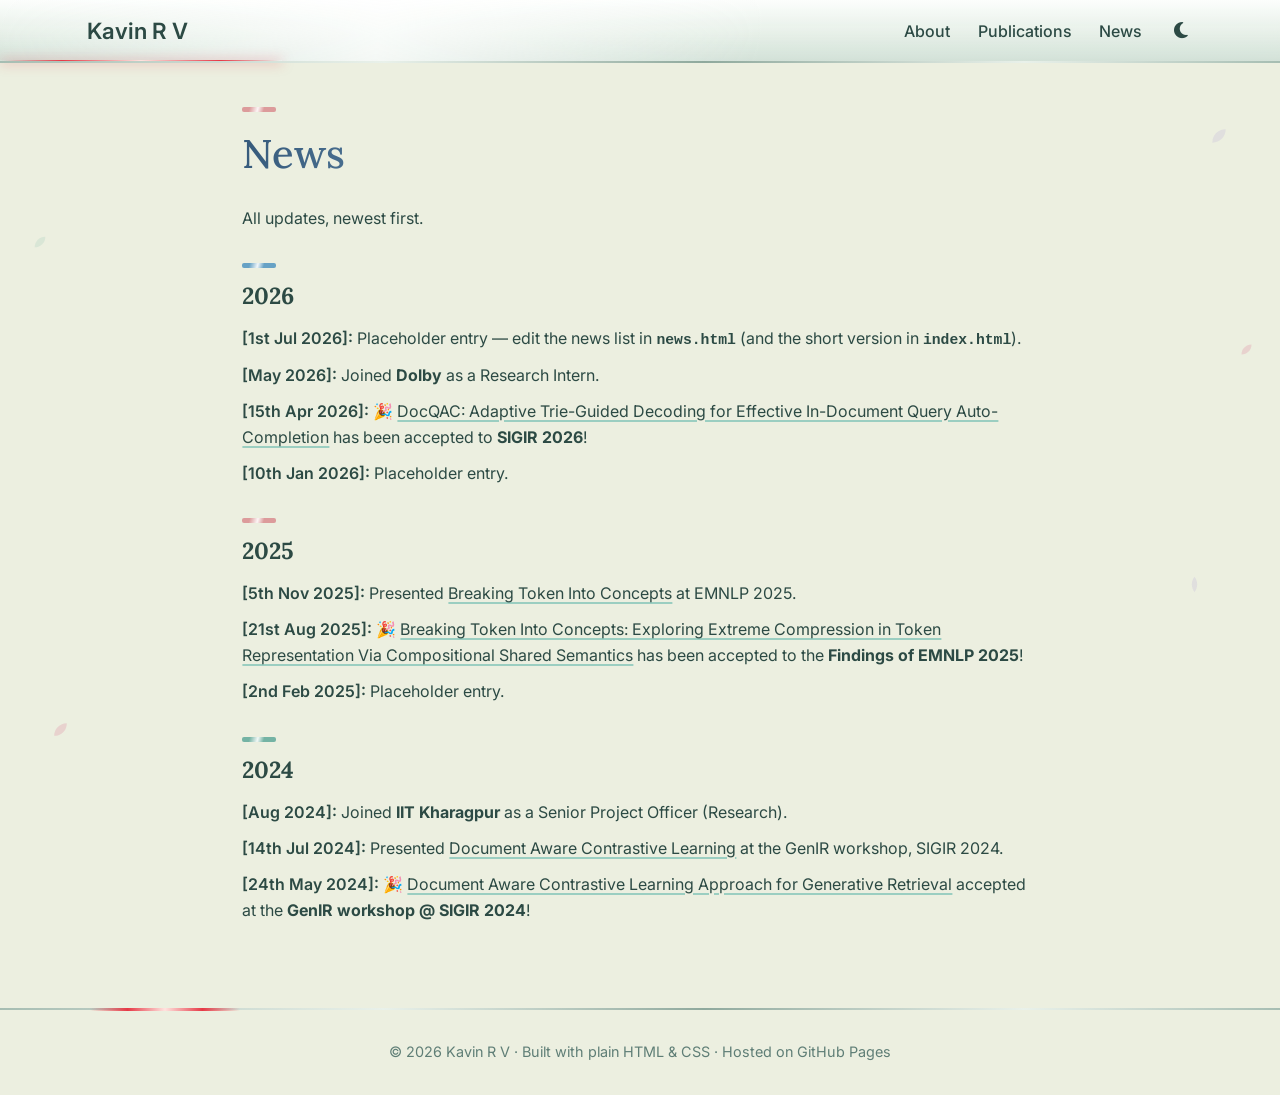
==== news.html @ e58ffa9e "create website" ====
<!DOCTYPE html>
<html lang="en">
<head>
  <meta charset="UTF-8">
  <meta name="viewport" content="width=device-width, initial-scale=1.0">
  <title>News · Kavin R V</title>
  <meta name="description" content="News and updates from Kavin R V.">
  <link rel="icon" href="data:image/svg+xml,<svg xmlns='http://www.w3.org/2000/svg' viewBox='0 0 100 100'><circle cx='50' cy='50' r='48' fill='%23C0E1D2'/><text x='50' y='68' font-size='52' text-anchor='middle' fill='%232C4A44' font-family='Georgia,serif'>K</text></svg>">
  <script>try{var t=localStorage.getItem('theme');if(t)document.documentElement.setAttribute('data-theme',t);}catch(e){}</script>
  <link rel="preconnect" href="https://fonts.googleapis.com">
  <link rel="preconnect" href="https://fonts.gstatic.com" crossorigin>
  <link href="https://fonts.googleapis.com/css2?family=Inter:wght@400;500;600;700&family=Lora:ital,wght@0,400;0,500;0,600;1,400&display=swap" rel="stylesheet">
  <link rel="stylesheet" href="https://cdnjs.cloudflare.com/ajax/libs/font-awesome/6.5.2/css/all.min.css">
  <link rel="stylesheet" href="css/style.css">
</head>
<body>

  <header class="navbar">
    <div class="nav-inner">
      <a class="brand" href="index.html"><span>Kavin R V</span></a>
      <nav class="nav-links" aria-label="Main">
        <a href="index.html#about">About</a>
        <a href="index.html#publications">Publications</a>
        <a href="news.html">News</a>
        <button id="theme-toggle" type="button" aria-label="Toggle dark mode"><i class="fa-solid fa-moon"></i></button>
      </nav>
    </div>
  </header>

  <div class="petals page-petals" aria-hidden="true">
    <svg class="petal lav s1" viewBox="0 0 24 24"><path d="M20 4C20 13 13 20 4 20 4 11 11 4 20 4Z"/></svg>
    <svg class="petal s2" viewBox="0 0 24 24"><path d="M20 4C20 13 13 20 4 20 4 11 11 4 20 4Z"/></svg>
    <svg class="petal lav s3" viewBox="0 0 24 24"><path d="M12 1C17 8 17 15 12 23 7 15 7 8 12 1Z"/></svg>
    <svg class="petal teal s4" viewBox="0 0 24 24"><path d="M20 4C20 13 13 20 4 20 4 11 11 4 20 4Z"/></svg>
    <svg class="petal s5" viewBox="0 0 24 24"><path d="M20 4C20 13 13 20 4 20 4 11 11 4 20 4Z"/></svg>
  </div>

  <main class="container news-page">
    <h1 class="page-title serif">News</h1>
    <p>All updates, newest first. <!-- Keep this list in sync with the short list on the home page. --></p>

    <h2 class="news-year">2026</h2>
    <p class="news-item"><span class="news-date">[1st Jul 2026]:</span> Placeholder entry &mdash; edit the news list in <code>news.html</code> (and the short version in <code>index.html</code>).</p>
    <p class="news-item"><span class="news-date">[May 2026]:</span> Joined <strong>Dolby</strong> as a Research Intern.</p>
    <p class="news-item"><span class="news-date">[15th Apr 2026]:</span> &#127881; <a href="publications/docqac.html">DocQAC: Adaptive Trie-Guided Decoding for Effective In-Document Query Auto-Completion</a> has been accepted to <strong>SIGIR 2026</strong>!</p>
    <p class="news-item"><span class="news-date">[10th Jan 2026]:</span> Placeholder entry.</p>

    <h2 class="news-year">2025</h2>
    <p class="news-item"><span class="news-date">[5th Nov 2025]:</span> Presented <a href="publications/breaking-tokens.html">Breaking Token Into Concepts</a> at EMNLP 2025.</p>
    <p class="news-item"><span class="news-date">[21st Aug 2025]:</span> &#127881; <a href="publications/breaking-tokens.html">Breaking Token Into Concepts: Exploring Extreme Compression in Token Representation Via Compositional Shared Semantics</a> has been accepted to the <strong>Findings of EMNLP 2025</strong>!</p>
    <p class="news-item"><span class="news-date">[2nd Feb 2025]:</span> Placeholder entry.</p>

    <h2 class="news-year">2024</h2>
    <p class="news-item"><span class="news-date">[Aug 2024]:</span> Joined <strong>IIT Kharagpur</strong> as a Senior Project Officer (Research).</p>
    <p class="news-item"><span class="news-date">[14th Jul 2024]:</span> Presented <a href="publications/document-aware.html">Document Aware Contrastive Learning</a> at the GenIR workshop, SIGIR 2024.</p>
    <p class="news-item"><span class="news-date">[24th May 2024]:</span> &#127881; <a href="publications/document-aware.html">Document Aware Contrastive Learning Approach for Generative Retrieval</a> accepted at the <strong>GenIR workshop @ SIGIR 2024</strong>!</p>
  </main>

  <footer>&copy; 2026 Kavin R V &middot; Built with plain HTML &amp; CSS &middot; Hosted on GitHub Pages</footer>

  <script src="js/main.js"></script>
</body>
</html>
---- css/style.css ----
/* =========================================================
   Kavin R V — personal academic website
   Theme: spring garden with a metallic edge.
   The PAGE carries the colour — mint holding through About &
   News, shifting into a pigmented sage-cream right around the
   Publications section (palettes C0E1D2-E5EEE4-F6F4E8-DC9B9B
   and FFB6A6-FFEBD3-9BCEC1-67A2C5). Metal is the texture:
   brushed navbar with a travelling reflection, chrome ring
   portrait, metallic heading chips, bars and borders. One bold
   bright-red accent glints across it all. Cherry & lavender
   leaves drift everywhere. Re-theme from the variables below.
   ========================================================= */

:root{
  /* page (multicolour) */
  --bg:        #C0E1D2;   /* mint — top of the home page */
  --bg-light:  #ECEFE0;   /* pigmented sage-cream — Publications onward + subpages */
  --text:      #2C4A44;   /* deep pine */
  --muted:     #5F7E76;
  --line:      #CBD9CC;

  /* the one bold accent (metal glint) */
  --accent:    #E63946;   /* bright red */
  --accent-2:  #C42F3B;
  --glint:     #FFE3DF;   /* white-hot centre of the reflection */

  /* supporting palette colours (page personality, hovers, marks) */
  --steel:     #67A2C5;
  --teal:      #9BCEC1;
  --tealdeep:  #74B3A4;
  --rosewood:  #DC9B9B;
  --peach:     #FFB6A6;
  --lavender:  #9F86D8;
  --cherry:    #D6336C;   /* leaf colour */

  /* metal */
  --m1:#A6BDB2; --m2:#E9F1EA; --m3:#8FA99D;
  --sheen:rgba(255,255,255,.9);   /* highlight band on metallic bars/borders */

  --serif: 'Lora', Georgia, 'Times New Roman', serif;
  --sans:  'Inter', system-ui, -apple-system, 'Segoe UI', Roboto, sans-serif;
}
html[data-theme="dark"]{
  /* dark: cool gunmetal blue-green (no mud) */
  --bg:#24333D; --bg-light:#1B252C;
  --text:#E9F1F3; --muted:#9EB5BD; --line:#34464F;
  --accent:#FF5A63; --accent-2:#FF8A90; --glint:#FFD6D3;
  --steel:#8FC0E0; --teal:#9BCEC1; --tealdeep:#7FC4B1;
  --rosewood:#E2A9A9; --peach:#FFB6A6; --lavender:#B9A5EE; --cherry:#F0709E;
  --m1:#3D505A; --m2:#6B8591; --m3:#2C3C45;
  --sheen:rgba(255,255,255,.32);
}

*{box-sizing:border-box;margin:0;padding:0}
html{scroll-behavior:smooth}
@media (prefers-reduced-motion: reduce){ html{scroll-behavior:auto} }
body{font-family:var(--sans);background:var(--bg-light);color:var(--text);line-height:1.65;
     -webkit-font-smoothing:antialiased;transition:background .25s,color .25s}
img{max-width:100%}
main{position:relative;z-index:1}

/* Links: quiet teal underline; bright red pop on hover */
a{color:inherit;text-decoration:underline;text-decoration-color:var(--teal);
  text-decoration-thickness:1.5px;text-underline-offset:3px;
  transition:color .15s,text-decoration-color .15s}
a:hover{color:var(--accent);text-decoration-color:var(--accent)}
:focus-visible{outline:2px solid var(--accent);outline-offset:2px;border-radius:3px}
::selection{background:#B9E0D0;color:#1F3A34}
html[data-theme="dark"] ::selection{background:#2E4A54;color:#E9F1F3}
code{font-family:ui-monospace,SFMono-Regular,Menlo,monospace;font-size:.92em;font-weight:600}
.serif{font-family:var(--serif)}
.container{max-width:1150px;margin:0 auto;padding:0 1.4rem}

/* Major section titles: chrome text whose reflection travels as you scroll */
.section-title,.news-head h2,.pub-heading,.page-title{color:var(--steel)}
@supports ((-webkit-background-clip:text) or (background-clip:text)){
  .section-title,.news-head h2,.pub-heading,.page-title{
    background-image:linear-gradient(100deg,#35597A 0%,#7FA8C9 26%,#F2F8FB 47%,#E9F4F0 53%,#5F9A86 74%,#35597A 100%);
    background-size:220% 100%;background-position:calc(var(--sp,0)*100%) 0;
    -webkit-background-clip:text;background-clip:text;color:transparent}
  html[data-theme="dark"] .section-title,html[data-theme="dark"] .news-head h2,
  html[data-theme="dark"] .pub-heading,html[data-theme="dark"] .page-title{
    background-image:linear-gradient(100deg,#6FA8CC 0%,#A8D2EC 26%,#F4FBFE 47%,#DFF4EE 53%,#8FD0BC 74%,#6FA8CC 100%)}
}

/* ---------- Sticky navbar: brushed reflective metal + the travelling red glint ---------- */
.navbar{position:sticky;top:0;z-index:1000;
  background:
    linear-gradient(100deg,rgba(255,255,255,0) 0%,rgba(255,255,255,.75) 12%,rgba(255,255,255,0) 24%),
    linear-gradient(180deg,rgba(252,254,253,.94),rgba(228,239,233,.80) 55%,rgba(205,222,213,.88));
  background-size:250% 100%,100% 100%;
  background-position:calc(var(--sp,0)*100%) 0,0 0;
  background-repeat:no-repeat;
  -webkit-backdrop-filter:blur(10px);backdrop-filter:blur(10px)}
html[data-theme="dark"] .navbar{
  background:
    linear-gradient(100deg,rgba(255,255,255,0) 0%,rgba(170,200,212,.18) 12%,rgba(255,255,255,0) 24%),
    linear-gradient(180deg,rgba(36,48,57,.94),rgba(26,36,44,.86) 55%,rgba(18,27,34,.92));
  background-size:250% 100%,100% 100%;
  background-position:calc(var(--sp,0)*100%) 0,0 0;
  background-repeat:no-repeat}
.navbar::after{content:"";position:absolute;left:0;right:0;bottom:0;height:2px;
        background:linear-gradient(90deg,var(--m1),var(--m2) 30%,var(--m3) 55%,var(--m2) 80%,var(--m1))}
.navbar::before{content:"";position:absolute;bottom:0;height:3px;width:22%;
        left:calc(var(--sp,0) * 78%);pointer-events:none;
        background:linear-gradient(90deg,transparent,var(--accent) 22%,var(--glint) 50%,var(--accent) 78%,transparent);
        box-shadow:0 0 12px rgba(230,57,70,.5)}
html[data-theme="dark"] .navbar::before{box-shadow:0 0 12px rgba(255,90,99,.55)}
.nav-inner{max-width:1150px;margin:0 auto;padding:.8rem 1.4rem;display:flex;align-items:center;flex-wrap:wrap;gap:.5rem 1rem}
.brand{display:flex;align-items:center;gap:.5rem;font-size:1.4rem;font-weight:600;color:var(--text);text-decoration:none}
.brand:hover{color:var(--text)}
.nav-links{margin-left:auto;display:flex;align-items:center;gap:1.7rem}
.nav-links a{position:relative;color:var(--text);font-weight:500;text-decoration:none}
.nav-links a::after{content:"";position:absolute;left:0;right:0;bottom:-5px;height:2px;border-radius:1px;
        background:linear-gradient(90deg,var(--accent),var(--glint),var(--accent));background-size:200% 100%;
        transform:scaleX(0);transform-origin:left;transition:transform .2s ease}
.nav-links a:hover{color:var(--accent)}
.nav-links a:hover::after{transform:scaleX(1);animation:sheen-x 1.1s linear infinite}
#theme-toggle{background:none;border:none;color:var(--text);font-size:1.15rem;cursor:pointer;padding:.2rem .3rem}
#theme-toggle:hover{color:var(--accent)}
@keyframes sheen-x{to{background-position:-200% 0}}

/* ---------- Colour bands: mint holds through About/News, shift lands at Publications ---------- */
.band-mint,.band-cream{position:relative;overflow:hidden}
.band-mint > .container,.band-cream > .container{position:relative;z-index:1}
.band-mint{background:
  radial-gradient(820px 400px at 10% -10%,rgba(103,162,197,.30),transparent 60%),
  radial-gradient(760px 360px at 92% 6%,rgba(255,182,166,.24),transparent 55%),
  linear-gradient(180deg,#C7E4D6 0%,#C0E1D2 68%,#C9E2D3 100%)}
.band-cream{background:
  radial-gradient(700px 340px at 88% 12%,rgba(155,206,193,.22),transparent 60%),
  linear-gradient(180deg,#C9E2D3 0%,#E2E9D7 18%,var(--bg-light) 38%,#F0F2E4 100%)}
html[data-theme="dark"] .band-mint{background:
  radial-gradient(820px 400px at 10% -10%,rgba(103,162,197,.17),transparent 60%),
  radial-gradient(760px 360px at 92% 6%,rgba(255,182,166,.06),transparent 55%),
  linear-gradient(180deg,#223540 0%,#20313A 68%,#1F2E37 100%)}
html[data-theme="dark"] .band-cream{background:
  radial-gradient(700px 340px at 88% 12%,rgba(155,206,193,.08),transparent 60%),
  linear-gradient(180deg,#1F2E37 0%,#1D2933 18%,var(--bg-light) 38%,#1E2930 100%)}

/* Drifting leaves & petals — cherry and lavender, everywhere.
   Delete the .petals divs in the HTML to remove them. */
.petals{position:absolute;inset:0;pointer-events:none}
.page-petals{position:fixed;z-index:0}
.petal{position:absolute;width:24px;fill:var(--cherry);opacity:.26;animation:drift 10s ease-in-out infinite alternate}
.petal.lav{fill:var(--lavender)} .petal.teal{fill:var(--tealdeep)} .petal.peach{fill:var(--peach)}
/* mint band */
.p1{top:8%;right:5%;width:30px;--r:25deg}
.p2{top:44%;right:12%;width:22px;--r:-40deg;animation-duration:12s}
.p3{top:15%;right:22%;width:15px;opacity:.32;--r:70deg;animation-duration:10.5s}
.p4{top:66%;right:4%;width:25px;--r:110deg;animation-duration:11s}
.p5{top:30%;right:2.5%;width:17px;opacity:.3;--r:-15deg;animation-duration:13s}
.p6{top:72%;left:2.5%;width:22px;--r:40deg;animation-duration:12.5s}
.p7{top:12%;left:3%;width:16px;opacity:.3;--r:-60deg;animation-duration:11.5s}
.p8{top:46%;left:1.5%;width:19px;--r:80deg;animation-duration:9.5s}
.p9{top:88%;right:30%;width:15px;opacity:.22;--r:15deg;animation-duration:12s}
.p10{top:58%;left:6.5%;width:14px;opacity:.28;--r:-35deg;animation-duration:10s}
.p11{top:5%;left:13%;width:13px;opacity:.24;--r:55deg;animation-duration:12.8s}
.p12{top:84%;right:9%;width:16px;opacity:.26;--r:-70deg;animation-duration:11.3s}
/* cream band */
.q1{top:12%;right:3%;width:22px;opacity:.22;--r:35deg;animation-duration:11s}
.q2{top:55%;right:8%;width:18px;opacity:.2;--r:-25deg;animation-duration:12.5s}
.q3{top:78%;left:3%;width:20px;opacity:.2;--r:65deg;animation-duration:10s}
.q4{top:30%;left:2%;width:16px;opacity:.22;--r:-50deg;animation-duration:13s}
.q5{top:88%;right:20%;width:15px;opacity:.18;--r:10deg;animation-duration:11.5s}
.q6{top:8%;left:8%;width:14px;opacity:.2;--r:20deg;animation-duration:12.2s}
.q7{top:64%;right:2%;width:17px;opacity:.22;--r:-65deg;animation-duration:10.8s}
/* subpages (fixed, very quiet) */
.page-petals .petal{opacity:.15}
.s1{top:14%;right:4%;width:20px;--r:30deg}
.s2{top:38%;right:2%;width:15px;--r:-45deg;animation-duration:12s}
.s3{top:64%;right:6%;width:17px;--r:75deg;animation-duration:10.5s}
.s4{top:26%;left:2.5%;width:16px;--r:-20deg;animation-duration:13s}
.s5{top:80%;left:4%;width:19px;--r:55deg;animation-duration:11s}
html[data-theme="dark"] .petal{opacity:.16}
html[data-theme="dark"] .page-petals .petal{opacity:.1}
@keyframes drift{
  from{transform:translateY(0) rotate(var(--r))}
  to  {transform:translateY(16px) rotate(calc(var(--r) + 9deg))}
}
@media (prefers-reduced-motion: reduce){
  .petal{animation:none;transform:rotate(var(--r))}
  .nav-links a:hover::after,.btn-sm:hover{animation:none}
}

/* ---------- Section heading chips: little metal bars in the page palette ---------- */
.section-title::before,.pub-heading::before,.news-head h2::before,
.paper h2::before,.news-year::before,.page-title::before{
  content:"";display:block;width:34px;height:5px;border-radius:2px;margin-bottom:.55rem;
  background:linear-gradient(105deg,rgba(255,255,255,0) 22%,var(--sheen) 46%,rgba(255,255,255,0) 64%),var(--bar,var(--steel))}
.news-head h2::before,.page-title::before{--bar:var(--rosewood)}
.pub-heading::before{--bar:var(--tealdeep)}
.paper h2:nth-of-type(2)::before{--bar:var(--tealdeep)}
.news-year:nth-of-type(2)::before{--bar:var(--rosewood)}
.news-year:nth-of-type(3)::before{--bar:var(--tealdeep)}

/* ---------- About section (flush — no boxes) ---------- */
.about-grid{display:grid;grid-template-columns:320px minmax(0,1fr);gap:3rem;
            padding-top:3rem;padding-bottom:3.2rem;scroll-margin-top:95px}
.profile-card{text-align:center;align-self:start;padding-top:.4rem}
/* Circular portrait in a chrome ring; the red glint sweeps around it as you scroll */
.avatar-frame{display:inline-block;padding:4px;border-radius:50%;
  background:conic-gradient(from calc(var(--sp,0)*1turn + 210deg),
    #C9D6DB 0deg,#F2F7F8 40deg,#93A8B1 90deg,
    var(--accent) 112deg,var(--glint) 122deg,var(--accent) 132deg,
    #8AA0AA 170deg,#E6EDEF 230deg,#A7BAC2 300deg,#C9D6DB 360deg);
  box-shadow:0 10px 28px rgba(44,74,68,.22)}
html[data-theme="dark"] .avatar-frame{
  background:conic-gradient(from calc(var(--sp,0)*1turn + 210deg),
    #46565F 0deg,#8FA6B0 40deg,#31404A 90deg,
    var(--accent) 112deg,var(--glint) 122deg,var(--accent) 132deg,
    #3A4A54 170deg,#8399A3 230deg,#41525C 300deg,#46565F 360deg);
  box-shadow:0 10px 28px rgba(0,0,0,.5)}
.avatar{display:block;width:184px;height:184px;border-radius:50%;object-fit:cover}
.profile-name{font-family:var(--serif);font-size:1.9rem;font-weight:600;margin-top:1.15rem}
.affiliation{color:var(--muted);margin-top:.35rem}
.socials{display:flex;flex-wrap:wrap;justify-content:center;align-items:center;gap:1.1rem;margin-top:1.3rem;font-size:1.35rem}
.socials a{color:var(--text);text-decoration:none;transition:color .15s,transform .15s}
.socials a:hover{transform:translateY(-2px) scale(1.1)}
/* each icon pops in its own colour */
.socials a:nth-of-type(1):hover{color:var(--accent)}
.socials a:nth-of-type(2):hover{color:var(--steel)}
.socials a:nth-of-type(3):hover{color:var(--tealdeep)}
.socials a:nth-of-type(4):hover{color:var(--lavender)}
.socials a:nth-of-type(5):hover{color:#F08A76}
.socials a:nth-of-type(6):hover{color:var(--accent)}
.cv-link{font-weight:700;font-size:1rem;letter-spacing:.5px}

.section-title{font-family:var(--serif);font-size:1.85rem;font-weight:600;margin-bottom:.9rem}
.bio{max-width:72ch;margin-bottom:2rem}
.info-grid{display:grid;grid-template-columns:repeat(auto-fit,minmax(215px,1fr));gap:2rem;margin-bottom:2.1rem}
.info-grid h3{font-family:var(--serif);font-size:1.2rem;margin-bottom:.65rem}
.interests{list-style:none}
.interests li{margin:.32rem 0}
.interests li::before{content:"";display:inline-block;width:7px;height:7px;border-radius:50%;
                      background:var(--teal);margin-right:.6rem;vertical-align:2px}
.interests li:nth-child(4n+1)::before{background:var(--steel)}
.interests li:nth-child(4n+2)::before{background:var(--tealdeep)}
.interests li:nth-child(4n+3)::before{background:var(--rosewood)}
.interests li:nth-child(4n)::before{background:var(--lavender)}
.edu{list-style:none}
.edu li{display:flex;gap:.75rem;margin-bottom:1rem}
.edu i{color:var(--rosewood);margin-top:.35rem;flex-shrink:0}
.info-grid > div:nth-child(2) .edu i{color:var(--steel)}     /* education */
.info-grid > div:nth-child(3) .edu i{color:var(--tealdeep)}  /* experience */
.edu .school{display:block;color:var(--muted);font-size:.92rem}

/* ---------- News (flush; scrolls within itself) ---------- */
.news-box{margin-top:.4rem}
.news-head{display:flex;align-items:baseline;justify-content:space-between;gap:1rem;margin-bottom:.5rem}
.news-head h2{font-family:var(--serif);font-size:1.45rem;font-weight:600}
.see-all{font-size:.92rem;white-space:nowrap;font-weight:600;color:var(--accent);text-decoration:none}
.see-all:hover{color:var(--accent-2)}
.news-scroll{max-height:235px;overflow-y:auto;padding-right:.8rem;
             scrollbar-width:thin;scrollbar-color:var(--teal) transparent;
             -webkit-mask-image:linear-gradient(to bottom,#000 calc(100% - 34px),transparent);
             mask-image:linear-gradient(to bottom,#000 calc(100% - 34px),transparent)}
.news-scroll::after{content:"";display:block;height:32px}  /* so the fade never hides the last item */
.news-item{margin:.5rem 0}
.news-date{font-weight:600}
.news-scroll::-webkit-scrollbar{width:6px}
.news-scroll::-webkit-scrollbar-track{background:transparent}
.news-scroll::-webkit-scrollbar-thumb{background:var(--teal);border-radius:3px}

/* ---------- Publications: metallic bars & borders ---------- */
.pub-section{display:grid;grid-template-columns:270px minmax(0,1fr);gap:2.2rem;
             padding:3.4rem 0 2.2rem;scroll-margin-top:95px}
.pub-heading{font-size:2.7rem;font-weight:500;line-height:1.1}
.pub{position:relative;padding:1.05rem 0 1.05rem 1.15rem;
     border-bottom:1px solid;
     border-image:linear-gradient(90deg,rgba(0,0,0,0),var(--m3) 18%,var(--m2) 50%,var(--m3) 82%,rgba(0,0,0,0)) 1}
.pub:last-child{border-bottom:none}
/* polished metal rod down the left of each entry */
.pub::before{content:"";position:absolute;left:0;top:1rem;bottom:1rem;width:3px;border-radius:2px;
     background:linear-gradient(180deg,rgba(255,255,255,.65),rgba(255,255,255,0) 24%,var(--sheen) 50%,rgba(255,255,255,0) 74%,rgba(0,0,0,.22)),var(--edge,var(--steel))}
.pub:nth-of-type(3n+2){--edge:var(--tealdeep)}
.pub:nth-of-type(3n){--edge:var(--rosewood)}
.pub:hover{--edge:var(--accent)}   /* red pop on hover */
.pub:hover::before{box-shadow:0 0 10px rgba(230,57,70,.45)}
html[data-theme="dark"] .pub:hover::before{box-shadow:0 0 10px rgba(255,90,99,.5)}
.pub-cite i{color:var(--teal);margin-right:.3rem}
.pub-title{font-weight:500}
.pub-links{display:flex;flex-wrap:wrap;gap:.5rem;margin-top:.7rem}
.btn-sm{display:inline-block;border:1px solid var(--line);border-radius:999px;
        padding:.14rem .8rem;font-size:.83rem;color:var(--text);text-decoration:none;
        background-size:200% 100%;
        transition:border-color .15s,color .15s,transform .15s,background-color .15s}
.btn-sm:hover{border-color:transparent;color:#fff;transform:translateY(-1px);text-decoration:none;
        background-image:linear-gradient(100deg,var(--accent) 0%,#FF8D85 25%,var(--glint) 50%,#FF8D85 75%,var(--accent) 100%);
        animation:sheen-x 1.2s linear infinite}

/* ---------- Publication detail pages ---------- */
.paper{max-width:840px;padding-top:2.8rem;padding-bottom:2.5rem}
.paper-title{font-size:2.3rem;font-weight:600;line-height:1.22;margin-bottom:1.1rem}
.paper-authors{margin-bottom:.15rem}
.paper-date{color:var(--muted);margin-bottom:1.1rem}
.paper h2{font-family:var(--serif);font-size:1.4rem;margin:2.2rem 0 .7rem}
.abstract{text-align:justify}
.meta{border-collapse:collapse;margin-top:1.7rem}
.meta th{text-align:left;vertical-align:top;padding:.3rem 2.4rem .3rem 0;font-weight:600;white-space:nowrap}
.meta td{padding:.3rem 0;color:var(--muted)}
.share{display:flex;justify-content:center;gap:1.5rem;font-size:1.2rem;margin:2.2rem 0 .4rem;
       padding:1.25rem 0;border-top:1px solid var(--line);border-bottom:1px solid var(--line)}
.share a{color:var(--muted);text-decoration:none;transition:color .15s,transform .15s}
.share a:hover{transform:translateY(-2px)}
.share a:nth-of-type(1):hover{color:var(--accent)}
.share a:nth-of-type(2):hover{color:var(--steel)}
.share a:nth-of-type(3):hover{color:var(--tealdeep)}
.share a:nth-of-type(4):hover{color:var(--lavender)}
.share a:nth-of-type(5):hover{color:#F08A76}
.related-list{list-style:none}
.related-list li{margin:.55rem 0}
.related-list li::before{content:"";display:inline-block;width:7px;height:7px;border-radius:50%;
                         background:var(--teal);margin-right:.6rem;vertical-align:2px}
.related-list li:nth-child(2n)::before{background:var(--lavender)}

/* ---------- News page ---------- */
.news-page{max-width:840px;padding-top:2.8rem;padding-bottom:2.5rem}
.page-title{font-size:2.5rem;font-weight:500;margin-bottom:1.1rem}
.news-year{font-family:var(--serif);font-size:1.45rem;margin:2rem 0 .5rem}
.news-page .news-item{margin:.6rem 0}

/* ---------- Footer: brushed base line + a small fixed red glint on its edge ---------- */
footer{position:relative;margin-top:2.2rem;padding:2rem 1rem;text-align:center;color:var(--muted);font-size:.9rem}
footer::before{content:"";position:absolute;left:0;right:0;top:0;height:2px;
        background:linear-gradient(90deg,var(--m1),var(--m2) 30%,var(--m3) 55%,var(--m2) 80%,var(--m1))}
footer::after{content:"";position:absolute;top:0;left:7%;width:150px;height:3px;
        background:linear-gradient(90deg,transparent,var(--accent) 25%,var(--glint) 50%,var(--accent) 75%,transparent)}
.f-blossom{color:var(--accent);padding:0 .2rem}

/* ---------- Responsive ---------- */
@media (max-width:940px){
  .about-grid{grid-template-columns:1fr;gap:2.1rem;padding-top:2.4rem}
  .profile-card{max-width:430px;width:100%;margin:0 auto}
  .pub-section{grid-template-columns:1fr;gap:1rem;padding-top:2.6rem}
  .pub-heading{font-size:2.1rem}
}
@media (max-width:640px){
  .brand{font-size:1.22rem}
  .nav-links{gap:1.05rem;font-size:.98rem}
  .section-title{font-size:1.55rem}
  .paper-title{font-size:1.8rem}
  .pub-heading{font-size:1.85rem}
  .page-title{font-size:2rem}
  .petal{width:18px}
}
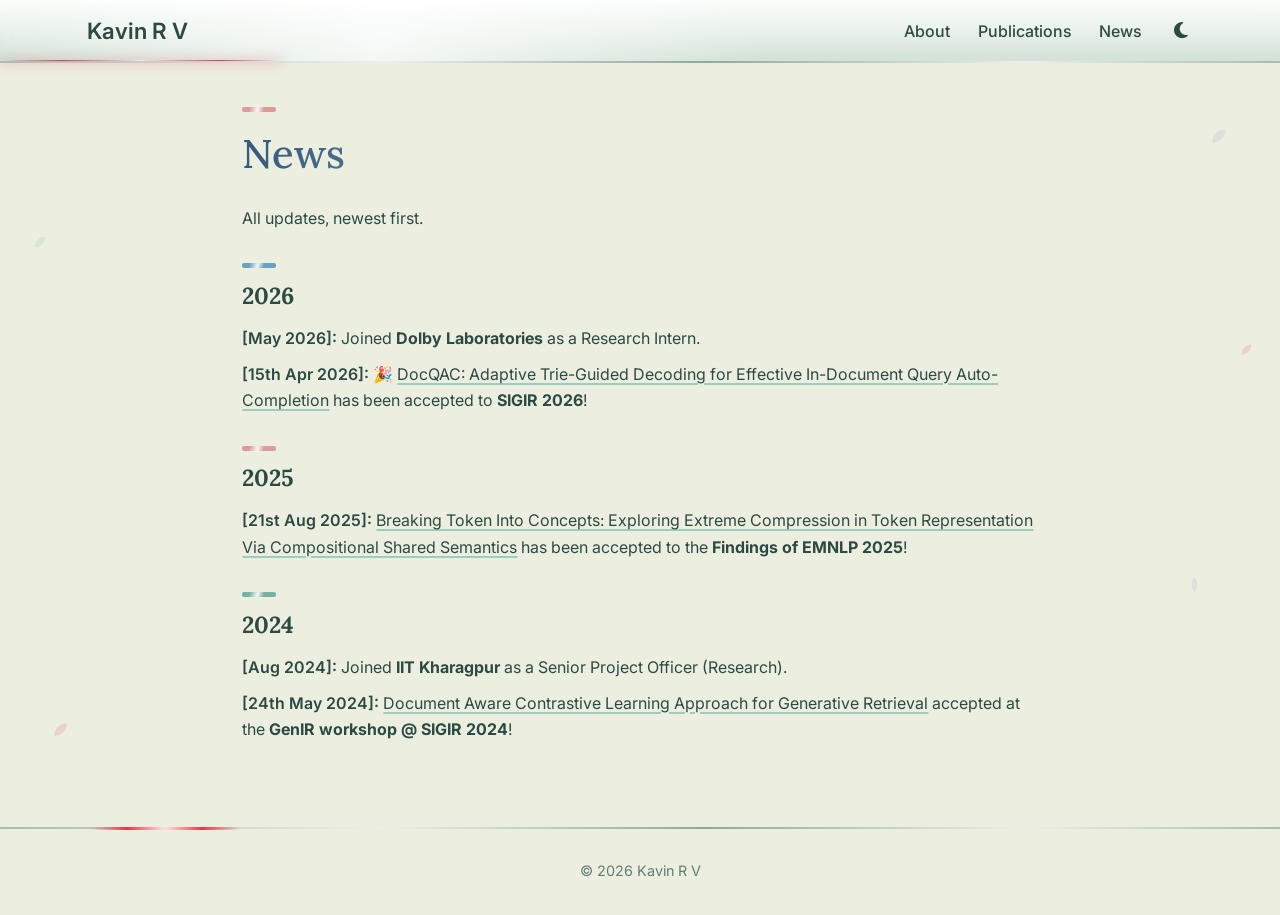
==== commit e8c5d790: "Update news entries and footer in news.html" ====
--- a/news.html
+++ b/news.html
@@ -40,23 +40,19 @@
     <p>All updates, newest first. <!-- Keep this list in sync with the short list on the home page. --></p>
 
     <h2 class="news-year">2026</h2>
-    <p class="news-item"><span class="news-date">[1st Jul 2026]:</span> Placeholder entry &mdash; edit the news list in <code>news.html</code> (and the short version in <code>index.html</code>).</p>
-    <p class="news-item"><span class="news-date">[May 2026]:</span> Joined <strong>Dolby</strong> as a Research Intern.</p>
+    <p class="news-item"><span class="news-date">[May 2026]:</span> Joined <strong>Dolby Laboratories</strong> as a Research Intern.</p>
     <p class="news-item"><span class="news-date">[15th Apr 2026]:</span> &#127881; <a href="publications/docqac.html">DocQAC: Adaptive Trie-Guided Decoding for Effective In-Document Query Auto-Completion</a> has been accepted to <strong>SIGIR 2026</strong>!</p>
-    <p class="news-item"><span class="news-date">[10th Jan 2026]:</span> Placeholder entry.</p>
 
     <h2 class="news-year">2025</h2>
-    <p class="news-item"><span class="news-date">[5th Nov 2025]:</span> Presented <a href="publications/breaking-tokens.html">Breaking Token Into Concepts</a> at EMNLP 2025.</p>
-    <p class="news-item"><span class="news-date">[21st Aug 2025]:</span> &#127881; <a href="publications/breaking-tokens.html">Breaking Token Into Concepts: Exploring Extreme Compression in Token Representation Via Compositional Shared Semantics</a> has been accepted to the <strong>Findings of EMNLP 2025</strong>!</p>
-    <p class="news-item"><span class="news-date">[2nd Feb 2025]:</span> Placeholder entry.</p>
+    <p class="news-item"><span class="news-date">[21st Aug 2025]:</span> <a href="publications/breaking-tokens.html">Breaking Token Into Concepts: Exploring Extreme Compression in Token Representation Via Compositional Shared Semantics</a> has been accepted to the <strong>Findings of EMNLP 2025</strong>!</p>
+    <!-- <p class="news-item"><span class="news-date">[2nd Feb 2025]:</span> Placeholder entry.</p> -->
 
     <h2 class="news-year">2024</h2>
     <p class="news-item"><span class="news-date">[Aug 2024]:</span> Joined <strong>IIT Kharagpur</strong> as a Senior Project Officer (Research).</p>
-    <p class="news-item"><span class="news-date">[14th Jul 2024]:</span> Presented <a href="publications/document-aware.html">Document Aware Contrastive Learning</a> at the GenIR workshop, SIGIR 2024.</p>
-    <p class="news-item"><span class="news-date">[24th May 2024]:</span> &#127881; <a href="publications/document-aware.html">Document Aware Contrastive Learning Approach for Generative Retrieval</a> accepted at the <strong>GenIR workshop @ SIGIR 2024</strong>!</p>
+    <p class="news-item"><span class="news-date">[24th May 2024]:</span> <a href="publications/document-aware.html">Document Aware Contrastive Learning Approach for Generative Retrieval</a> accepted at the <strong>GenIR workshop @ SIGIR 2024</strong>!</p>
   </main>
 
-  <footer>&copy; 2026 Kavin R V &middot; Built with plain HTML &amp; CSS &middot; Hosted on GitHub Pages</footer>
+  <footer>&copy; 2026 Kavin R V </footer>
 
   <script src="js/main.js"></script>
 </body>
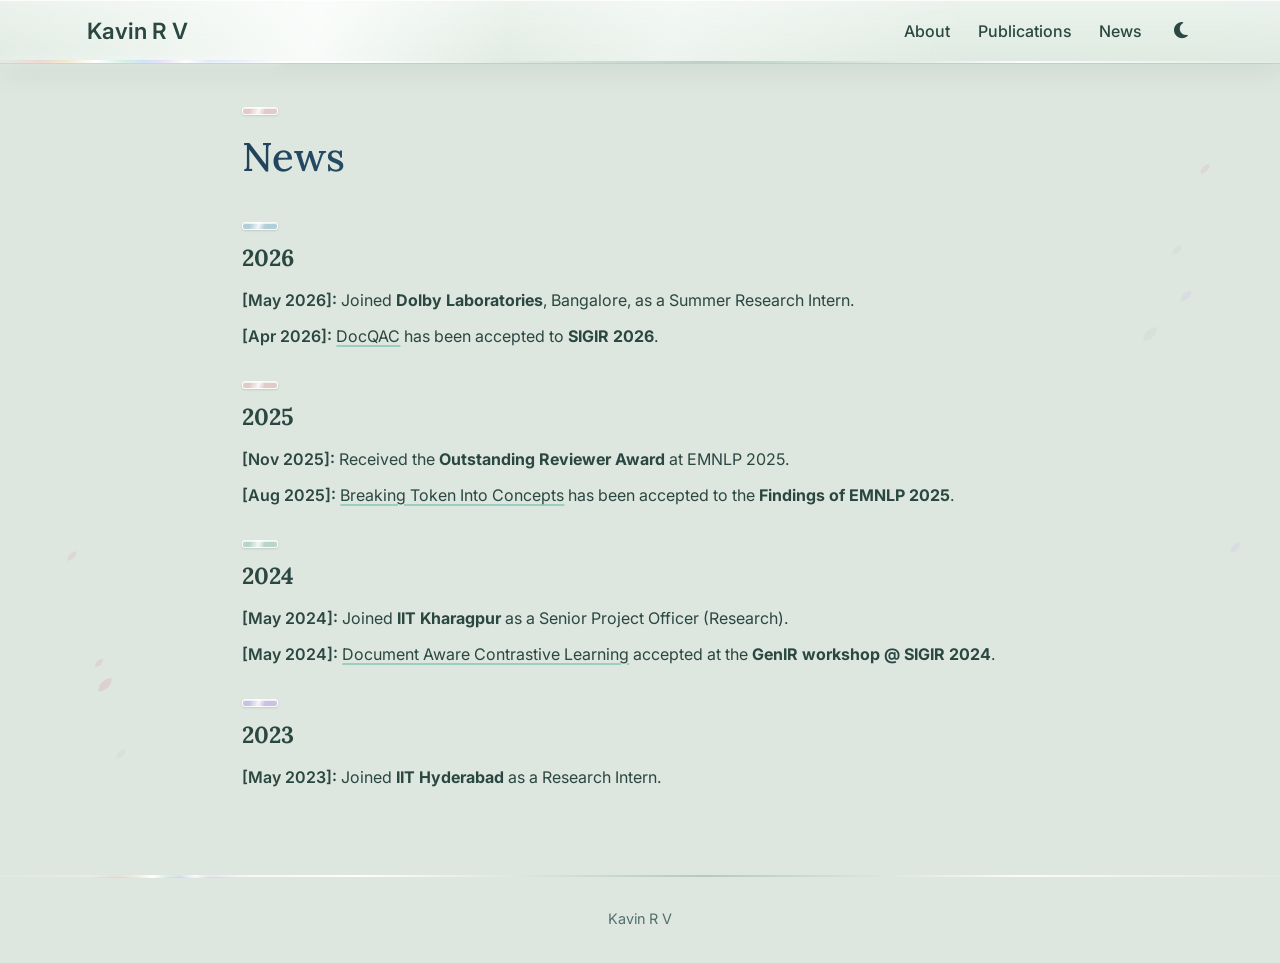
==== commit fcfcccea: "final site uploads" ====
--- a/news.html
+++ b/news.html
@@ -28,32 +28,30 @@
   </header>
 
   <div class="petals page-petals" aria-hidden="true">
-    <svg class="petal lav s1" viewBox="0 0 24 24"><path d="M20 4C20 13 13 20 4 20 4 11 11 4 20 4Z"/></svg>
-    <svg class="petal s2" viewBox="0 0 24 24"><path d="M20 4C20 13 13 20 4 20 4 11 11 4 20 4Z"/></svg>
-    <svg class="petal lav s3" viewBox="0 0 24 24"><path d="M12 1C17 8 17 15 12 23 7 15 7 8 12 1Z"/></svg>
-    <svg class="petal teal s4" viewBox="0 0 24 24"><path d="M20 4C20 13 13 20 4 20 4 11 11 4 20 4Z"/></svg>
-    <svg class="petal s5" viewBox="0 0 24 24"><path d="M20 4C20 13 13 20 4 20 4 11 11 4 20 4Z"/></svg>
+    <svg class="petal teal u1" viewBox="0 0 24 24"><path d="M20 4C20 13 13 20 4 20 4 11 11 4 20 4Z"/></svg>
+    <svg class="petal u2" viewBox="0 0 24 24"><path d="M20 4C20 13 13 20 4 20 4 11 11 4 20 4Z"/></svg>
+    <svg class="petal u3" viewBox="0 0 24 24"><path d="M20 4C20 13 13 20 4 20 4 11 11 4 20 4Z"/></svg>
+    <svg class="petal lav u4" viewBox="0 0 24 24"><path d="M20 4C20 13 13 20 4 20 4 11 11 4 20 4Z"/></svg>
+    <svg class="petal teal u5" viewBox="0 0 24 24"><path d="M20 4C20 13 13 20 4 20 4 11 11 4 20 4Z"/></svg>
+    <svg class="petal u6" viewBox="0 0 24 24"><path d="M20 4C20 13 13 20 4 20 4 11 11 4 20 4Z"/></svg>
+    <svg class="petal u7" viewBox="0 0 24 24"><path d="M20 4C20 13 13 20 4 20 4 11 11 4 20 4Z"/></svg>
+    <svg class="petal lav u8" viewBox="0 0 24 24"><path d="M20 4C20 13 13 20 4 20 4 11 11 4 20 4Z"/></svg>
+    <svg class="petal teal u9" viewBox="0 0 24 24"><path d="M20 4C20 13 13 20 4 20 4 11 11 4 20 4Z"/></svg>
   </div>
 
   <main class="container news-page">
     <h1 class="page-title serif">News</h1>
-    <p>All updates, newest first. <!-- Keep this list in sync with the short list on the home page. --></p>
 
-    <h2 class="news-year">2026</h2>
-    <p class="news-item"><span class="news-date">[May 2026]:</span> Joined <strong>Dolby Laboratories</strong> as a Research Intern.</p>
-    <p class="news-item"><span class="news-date">[15th Apr 2026]:</span> &#127881; <a href="publications/docqac.html">DocQAC: Adaptive Trie-Guided Decoding for Effective In-Document Query Auto-Completion</a> has been accepted to <strong>SIGIR 2026</strong>!</p>
+    <div id="news-page-list">
+      <!-- Rendered from js/data.js — edit news there once for both pages. -->
+      <noscript><p>The news list needs JavaScript; you can also read it in <code>js/data.js</code>.</p></noscript>
+    </div>
 
-    <h2 class="news-year">2025</h2>
-    <p class="news-item"><span class="news-date">[21st Aug 2025]:</span> <a href="publications/breaking-tokens.html">Breaking Token Into Concepts: Exploring Extreme Compression in Token Representation Via Compositional Shared Semantics</a> has been accepted to the <strong>Findings of EMNLP 2025</strong>!</p>
-    <!-- <p class="news-item"><span class="news-date">[2nd Feb 2025]:</span> Placeholder entry.</p> -->
-
-    <h2 class="news-year">2024</h2>
-    <p class="news-item"><span class="news-date">[Aug 2024]:</span> Joined <strong>IIT Kharagpur</strong> as a Senior Project Officer (Research).</p>
-    <p class="news-item"><span class="news-date">[24th May 2024]:</span> <a href="publications/document-aware.html">Document Aware Contrastive Learning Approach for Generative Retrieval</a> accepted at the <strong>GenIR workshop @ SIGIR 2024</strong>!</p>
   </main>
 
-  <footer>&copy; 2026 Kavin R V </footer>
+  <footer>Kavin R V</footer>
 
+  <script src="js/data.js"></script>
   <script src="js/main.js"></script>
 </body>
 </html>
--- a/css/style.css
+++ b/css/style.css
@@ -1,54 +1,48 @@
 /* =========================================================
    Kavin R V — personal academic website
-   Theme: spring garden with a metallic edge.
-   The PAGE carries the colour — mint holding through About &
-   News, shifting into a pigmented sage-cream right around the
-   Publications section (palettes C0E1D2-E5EEE4-F6F4E8-DC9B9B
-   and FFB6A6-FFEBD3-9BCEC1-67A2C5). Metal is the texture:
-   brushed navbar with a travelling reflection, chrome ring
-   portrait, metallic heading chips, bars and borders. One bold
-   bright-red accent glints across it all. Cherry & lavender
-   leaves drift everywhere. Re-theme from the variables below.
+   LIGHT = frosted GLASS: cool mint/sage pigment (aligned with
+   the dark palette's blue-green cast), translucent panels,
+   prismatic reflections. DARK = brushed METAL: gunmetal with
+   the bright-red glint. The theme toggle
+   dusk falls to dark, dawn rises to light, transforming the page
+   element by element (View Transitions). Palettes:
+   C0E1D2-E5EEE4-F6F4E8-DC9B9B + FFB6A6-FFEBD3-9BCEC1-67A2C5.
    ========================================================= */
 
 :root{
-  /* page (multicolour) */
-  --bg:        #C0E1D2;   /* mint — top of the home page */
-  --bg-light:  #ECEFE0;   /* pigmented sage-cream — Publications onward + subpages */
-  --text:      #2C4A44;   /* deep pine */
-  --muted:     #5F7E76;
-  --line:      #CBD9CC;
-
-  /* the one bold accent (metal glint) */
-  --accent:    #E63946;   /* bright red */
+  --bg:        #B4D6CD;
+  --bg-light:  #DDE6DF;
+  --text:      #2A4741;
+  --muted:     #52706C;
+  --line:      #BCCFC6;
+
+  --accent:    #E63946;
   --accent-2:  #C42F3B;
-  --glint:     #FFE3DF;   /* white-hot centre of the reflection */
-
-  /* supporting palette colours (page personality, hovers, marks) */
+  --glint:     #FFE3DF;
+
   --steel:     #67A2C5;
   --teal:      #9BCEC1;
   --tealdeep:  #74B3A4;
   --rosewood:  #DC9B9B;
   --peach:     #FFB6A6;
   --lavender:  #9F86D8;
-  --cherry:    #D6336C;   /* leaf colour */
-
-  /* metal */
-  --m1:#A6BDB2; --m2:#E9F1EA; --m3:#8FA99D;
-  --sheen:rgba(255,255,255,.9);   /* highlight band on metallic bars/borders */
+  --cherry:    #D6336C;
+
+  --m1:#3D505A; --m2:#6B8591; --m3:#2C3C45;
+  --sheen:rgba(255,255,255,.9);
+  --pmul:1;
 
   --serif: 'Lora', Georgia, 'Times New Roman', serif;
   --sans:  'Inter', system-ui, -apple-system, 'Segoe UI', Roboto, sans-serif;
 }
 html[data-theme="dark"]{
-  /* dark: cool gunmetal blue-green (no mud) */
   --bg:#24333D; --bg-light:#1B252C;
   --text:#E9F1F3; --muted:#9EB5BD; --line:#34464F;
   --accent:#FF5A63; --accent-2:#FF8A90; --glint:#FFD6D3;
   --steel:#8FC0E0; --teal:#9BCEC1; --tealdeep:#7FC4B1;
   --rosewood:#E2A9A9; --peach:#FFB6A6; --lavender:#B9A5EE; --cherry:#F0709E;
-  --m1:#3D505A; --m2:#6B8591; --m3:#2C3C45;
   --sheen:rgba(255,255,255,.32);
+  --pmul:.6;
 }
 
 *{box-sizing:border-box;margin:0;padding:0}
@@ -58,24 +52,85 @@
      -webkit-font-smoothing:antialiased;transition:background .25s,color .25s}
 img{max-width:100%}
 main{position:relative;z-index:1}
-
-/* Links: quiet teal underline; bright red pop on hover */
+.no-anim,.no-anim *{transition:none!important}
+
+/* Theme toggle choreography (View Transitions API):
+   -> DARK  "dusk": a soft curtain of darkness falls down the page while the
+      glass dims beneath it; navbar, ring, headings and footer temper in turn.
+   -> LIGHT "dawn": a soft curtain of light washes down the page while the
+      metal dissolves into brightness beneath it; each element crystallises. */
+::view-transition-group(*){animation-duration:.55s;animation-timing-function:cubic-bezier(.45,0,.2,1)}
+::view-transition-old(vt-nav),::view-transition-old(vt-ring),::view-transition-old(vt-foot),
+::view-transition-old(vt-t1),::view-transition-old(vt-t2),
+::view-transition-old(vt-t3),::view-transition-old(vt-t4){animation-duration:.28s}
+
+html[data-vt="to-dark"]::view-transition-old(root){animation:vt-dim .75s ease both}
+@keyframes vt-dim{to{filter:brightness(.72) saturate(.9) blur(6px)}}
+html[data-vt="to-dark"]::view-transition-new(root){
+  animation:vt-dusk .8s cubic-bezier(.3,0,.15,1) both;
+  -webkit-mask-image:linear-gradient(180deg,#000 42%,rgba(0,0,0,.55) 55%,rgba(0,0,0,0) 72%);
+          mask-image:linear-gradient(180deg,#000 42%,rgba(0,0,0,.55) 55%,rgba(0,0,0,0) 72%);
+  -webkit-mask-size:100% 300%;mask-size:100% 300%;
+  -webkit-mask-repeat:no-repeat;mask-repeat:no-repeat}
+@keyframes vt-dusk{
+  from{-webkit-mask-position:0 100%;mask-position:0 100%;filter:brightness(.85) blur(4px)}
+  55% {filter:brightness(.95) blur(1.5px)}
+  to  {-webkit-mask-position:0 0;mask-position:0 0;filter:none}}
+html[data-vt="to-dark"]::view-transition-new(vt-nav){animation:quench .45s .04s both}
+html[data-vt="to-dark"]::view-transition-new(vt-ring){animation:quench .45s .10s both}
+html[data-vt="to-dark"]::view-transition-new(vt-t1){animation:quench .45s .14s both}
+html[data-vt="to-dark"]::view-transition-new(vt-t2){animation:quench .45s .18s both}
+html[data-vt="to-dark"]::view-transition-new(vt-t3){animation:quench .45s .22s both}
+html[data-vt="to-dark"]::view-transition-new(vt-t4){animation:quench .45s .18s both}
+html[data-vt="to-dark"]::view-transition-new(vt-foot){animation:quench .45s .26s both}
+@keyframes quench{
+  from{opacity:.3;filter:brightness(.7) blur(4px);transform:translateY(3px)}
+  to  {opacity:1;filter:none;transform:none}}
+
+html[data-vt="to-light"]::view-transition-old(root){animation:vt-melt .75s ease both}
+@keyframes vt-melt{to{filter:brightness(1.5) saturate(.85) blur(6px)}}
+html[data-vt="to-light"]::view-transition-new(root){
+  animation:vt-dawn .8s cubic-bezier(.3,0,.15,1) both;
+  -webkit-mask-image:linear-gradient(180deg,#000 42%,rgba(0,0,0,.55) 55%,rgba(0,0,0,0) 72%);
+          mask-image:linear-gradient(180deg,#000 42%,rgba(0,0,0,.55) 55%,rgba(0,0,0,0) 72%);
+  -webkit-mask-size:100% 300%;mask-size:100% 300%;
+  -webkit-mask-repeat:no-repeat;mask-repeat:no-repeat}
+@keyframes vt-dawn{
+  from{-webkit-mask-position:0 100%;mask-position:0 100%;filter:brightness(1.25) blur(4px)}
+  55% {filter:brightness(1.08) blur(1.5px)}
+  to  {-webkit-mask-position:0 0;mask-position:0 0;filter:none}}
+html[data-vt="to-light"]::view-transition-new(vt-nav){animation:crystal .5s .06s both}
+html[data-vt="to-light"]::view-transition-new(vt-ring){animation:crystal .5s .12s both}
+html[data-vt="to-light"]::view-transition-new(vt-t1){animation:crystal .5s .16s both}
+html[data-vt="to-light"]::view-transition-new(vt-t2){animation:crystal .5s .20s both}
+html[data-vt="to-light"]::view-transition-new(vt-t3){animation:crystal .5s .24s both}
+html[data-vt="to-light"]::view-transition-new(vt-t4){animation:crystal .5s .20s both}
+html[data-vt="to-light"]::view-transition-new(vt-foot){animation:crystal .5s .28s both}
+@keyframes crystal{
+  from{opacity:.25;filter:blur(6px) brightness(1.5);transform:scale(.985)}
+  to  {opacity:1;filter:none;transform:none}}
+@media (prefers-reduced-motion: reduce){
+  ::view-transition-new(*),::view-transition-old(*){animation:none!important}}
+
+/* Links */
 a{color:inherit;text-decoration:underline;text-decoration-color:var(--teal);
   text-decoration-thickness:1.5px;text-underline-offset:3px;
   transition:color .15s,text-decoration-color .15s}
 a:hover{color:var(--accent);text-decoration-color:var(--accent)}
 :focus-visible{outline:2px solid var(--accent);outline-offset:2px;border-radius:3px}
-::selection{background:#B9E0D0;color:#1F3A34}
+::selection{background:#A5D2C2;color:#1F3A34}
 html[data-theme="dark"] ::selection{background:#2E4A54;color:#E9F1F3}
 code{font-family:ui-monospace,SFMono-Regular,Menlo,monospace;font-size:.92em;font-weight:600}
 .serif{font-family:var(--serif)}
 .container{max-width:1150px;margin:0 auto;padding:0 1.4rem}
 
-/* Major section titles: chrome text whose reflection travels as you scroll */
-.section-title,.news-head h2,.pub-heading,.page-title{color:var(--steel)}
+/* Major section titles: readable deep glass (light) / chrome (dark); reflection travels on scroll */
+.section-title,.news-head h2,.pub-heading,.page-title{color:#1F4258}
+html[data-theme="dark"] .section-title,html[data-theme="dark"] .news-head h2,
+html[data-theme="dark"] .pub-heading,html[data-theme="dark"] .page-title{color:var(--steel)}
 @supports ((-webkit-background-clip:text) or (background-clip:text)){
   .section-title,.news-head h2,.pub-heading,.page-title{
-    background-image:linear-gradient(100deg,#35597A 0%,#7FA8C9 26%,#F2F8FB 47%,#E9F4F0 53%,#5F9A86 74%,#35597A 100%);
+    background-image:linear-gradient(100deg,#1F4258 0%,#3A6E8F 28%,#9FC6D8 47%,#87BBA6 53%,#2F6153 76%,#1F4258 100%);
     background-size:220% 100%;background-position:calc(var(--sp,0)*100%) 0;
     -webkit-background-clip:text;background-clip:text;color:transparent}
   html[data-theme="dark"] .section-title,html[data-theme="dark"] .news-head h2,
@@ -83,53 +138,66 @@
     background-image:linear-gradient(100deg,#6FA8CC 0%,#A8D2EC 26%,#F4FBFE 47%,#DFF4EE 53%,#8FD0BC 74%,#6FA8CC 100%)}
 }
 
-/* ---------- Sticky navbar: brushed reflective metal + the travelling red glint ---------- */
+/* ---------- Sticky navbar ---------- */
 .navbar{position:sticky;top:0;z-index:1000;
   background:
-    linear-gradient(100deg,rgba(255,255,255,0) 0%,rgba(255,255,255,.75) 12%,rgba(255,255,255,0) 24%),
-    linear-gradient(180deg,rgba(252,254,253,.94),rgba(228,239,233,.80) 55%,rgba(205,222,213,.88));
+    linear-gradient(100deg,rgba(255,255,255,0) 0%,rgba(255,255,255,.78) 10%,rgba(255,255,255,.08) 16%,rgba(255,255,255,.45) 21%,rgba(255,255,255,0) 30%),
+    linear-gradient(180deg,rgba(252,254,253,.5),rgba(238,246,242,.22));
   background-size:250% 100%,100% 100%;
   background-position:calc(var(--sp,0)*100%) 0,0 0;
   background-repeat:no-repeat;
-  -webkit-backdrop-filter:blur(10px);backdrop-filter:blur(10px)}
+  -webkit-backdrop-filter:blur(24px) saturate(1.65);backdrop-filter:blur(24px) saturate(1.65);
+  box-shadow:inset 0 1px 0 rgba(255,255,255,.75),0 1px 0 rgba(42,71,65,.10),0 8px 30px rgba(42,71,65,.08)}
 html[data-theme="dark"] .navbar{
   background:
-    linear-gradient(100deg,rgba(255,255,255,0) 0%,rgba(170,200,212,.18) 12%,rgba(255,255,255,0) 24%),
-    linear-gradient(180deg,rgba(36,48,57,.94),rgba(26,36,44,.86) 55%,rgba(18,27,34,.92));
-  background-size:250% 100%,100% 100%;
-  background-position:calc(var(--sp,0)*100%) 0,0 0;
-  background-repeat:no-repeat}
-.navbar::after{content:"";position:absolute;left:0;right:0;bottom:0;height:2px;
-        background:linear-gradient(90deg,var(--m1),var(--m2) 30%,var(--m3) 55%,var(--m2) 80%,var(--m1))}
+    linear-gradient(100deg,rgba(255,255,255,0) 0%,rgba(170,200,212,.18) 12%,rgba(255,255,255,0) 26%),
+    repeating-linear-gradient(90deg,rgba(255,255,255,.035) 0 1px,rgba(255,255,255,0) 1px 3px),
+    linear-gradient(180deg,rgba(36,48,57,.96),rgba(26,36,44,.9) 55%,rgba(15,23,30,.95));
+  background-size:250% 100%,auto,100% 100%;
+  background-position:calc(var(--sp,0)*100%) 0,0 0,0 0;
+  background-repeat:no-repeat;
+  -webkit-backdrop-filter:blur(10px);backdrop-filter:blur(10px);
+  box-shadow:inset 0 1px 0 rgba(255,255,255,.06),0 2px 14px rgba(0,0,0,.42)}
+.navbar::after{content:"";position:absolute;left:0;right:0;bottom:0;height:1.5px;
+  background:linear-gradient(90deg,rgba(255,255,255,.1),rgba(255,255,255,.95) 28%,rgba(148,178,168,.55) 55%,rgba(255,255,255,.85) 80%,rgba(255,255,255,.1))}
+html[data-theme="dark"] .navbar::after{height:2px;
+  background:linear-gradient(90deg,var(--m1),var(--m2) 30%,var(--m3) 55%,var(--m2) 80%,var(--m1))}
+/* the travelling reflection: prismatic glass (light) / bright-red metal (dark) */
 .navbar::before{content:"";position:absolute;bottom:0;height:3px;width:22%;
-        left:calc(var(--sp,0) * 78%);pointer-events:none;
-        background:linear-gradient(90deg,transparent,var(--accent) 22%,var(--glint) 50%,var(--accent) 78%,transparent);
-        box-shadow:0 0 12px rgba(230,57,70,.5)}
-html[data-theme="dark"] .navbar::before{box-shadow:0 0 12px rgba(255,90,99,.55)}
+  left:calc(var(--sp,0) * 78%);pointer-events:none;z-index:1;
+  background:linear-gradient(90deg,transparent,
+    rgba(255,150,150,.25) 14%,rgba(255,214,150,.3) 23%,
+    rgba(255,255,255,.98) 34%,
+    rgba(160,230,205,.32) 44%,rgba(150,185,255,.34) 52%,rgba(200,160,255,.22) 58%,
+    rgba(255,255,255,.72) 66%,rgba(150,185,255,.2) 74%,transparent);
+  box-shadow:0 0 12px rgba(255,255,255,.8)}
+html[data-theme="dark"] .navbar::before{
+  background:linear-gradient(90deg,transparent,var(--accent) 22%,var(--glint) 50%,var(--accent) 78%,transparent);
+  box-shadow:0 0 12px rgba(255,90,99,.55)}
 .nav-inner{max-width:1150px;margin:0 auto;padding:.8rem 1.4rem;display:flex;align-items:center;flex-wrap:wrap;gap:.5rem 1rem}
 .brand{display:flex;align-items:center;gap:.5rem;font-size:1.4rem;font-weight:600;color:var(--text);text-decoration:none}
 .brand:hover{color:var(--text)}
 .nav-links{margin-left:auto;display:flex;align-items:center;gap:1.7rem}
 .nav-links a{position:relative;color:var(--text);font-weight:500;text-decoration:none}
 .nav-links a::after{content:"";position:absolute;left:0;right:0;bottom:-5px;height:2px;border-radius:1px;
-        background:linear-gradient(90deg,var(--accent),var(--glint),var(--accent));background-size:200% 100%;
-        transform:scaleX(0);transform-origin:left;transition:transform .2s ease}
+  background:linear-gradient(90deg,var(--accent),var(--glint),var(--accent));background-size:200% 100%;
+  transform:scaleX(0);transform-origin:left;transition:transform .2s ease}
 .nav-links a:hover{color:var(--accent)}
 .nav-links a:hover::after{transform:scaleX(1);animation:sheen-x 1.1s linear infinite}
 #theme-toggle{background:none;border:none;color:var(--text);font-size:1.15rem;cursor:pointer;padding:.2rem .3rem}
 #theme-toggle:hover{color:var(--accent)}
 @keyframes sheen-x{to{background-position:-200% 0}}
 
-/* ---------- Colour bands: mint holds through About/News, shift lands at Publications ---------- */
+/* ---------- Colour bands ---------- */
 .band-mint,.band-cream{position:relative;overflow:hidden}
 .band-mint > .container,.band-cream > .container{position:relative;z-index:1}
 .band-mint{background:
-  radial-gradient(820px 400px at 10% -10%,rgba(103,162,197,.30),transparent 60%),
-  radial-gradient(760px 360px at 92% 6%,rgba(255,182,166,.24),transparent 55%),
-  linear-gradient(180deg,#C7E4D6 0%,#C0E1D2 68%,#C9E2D3 100%)}
+  radial-gradient(820px 400px at 10% -10%,rgba(103,162,197,.38),transparent 60%),
+  radial-gradient(760px 360px at 92% 6%,rgba(255,182,166,.22),transparent 55%),
+  linear-gradient(180deg,#BFDED3 0%,#B4D6CD 66%,#BDD8CE 100%)}
 .band-cream{background:
-  radial-gradient(700px 340px at 88% 12%,rgba(155,206,193,.22),transparent 60%),
-  linear-gradient(180deg,#C9E2D3 0%,#E2E9D7 18%,var(--bg-light) 38%,#F0F2E4 100%)}
+  radial-gradient(700px 340px at 88% 12%,rgba(103,162,197,.16),transparent 60%),
+  linear-gradient(180deg,#BDD8CE 0%,#CFDDD2 18%,var(--bg-light) 38%,#E4EBE3 100%)}
 html[data-theme="dark"] .band-mint{background:
   radial-gradient(820px 400px at 10% -10%,rgba(103,162,197,.17),transparent 60%),
   radial-gradient(760px 360px at 92% 6%,rgba(255,182,166,.06),transparent 55%),
@@ -138,92 +206,121 @@
   radial-gradient(700px 340px at 88% 12%,rgba(155,206,193,.08),transparent 60%),
   linear-gradient(180deg,#1F2E37 0%,#1D2933 18%,var(--bg-light) 38%,#1E2930 100%)}
 
-/* Drifting leaves & petals — cherry and lavender, everywhere.
-   Delete the .petals divs in the HTML to remove them. */
+/* Drifting leaves & petals */
 .petals{position:absolute;inset:0;pointer-events:none}
 .page-petals{position:fixed;z-index:0}
-.petal{position:absolute;width:24px;fill:var(--cherry);opacity:.26;animation:drift 10s ease-in-out infinite alternate}
+.petal{position:absolute;width:18px;fill:var(--cherry);opacity:calc(var(--po,.16)*var(--pmul));
+       animation:drift 11s ease-in-out infinite alternate}
 .petal.lav{fill:var(--lavender)} .petal.teal{fill:var(--tealdeep)} .petal.peach{fill:var(--peach)}
-/* mint band */
-.p1{top:8%;right:5%;width:30px;--r:25deg}
-.p2{top:44%;right:12%;width:22px;--r:-40deg;animation-duration:12s}
-.p3{top:15%;right:22%;width:15px;opacity:.32;--r:70deg;animation-duration:10.5s}
-.p4{top:66%;right:4%;width:25px;--r:110deg;animation-duration:11s}
-.p5{top:30%;right:2.5%;width:17px;opacity:.3;--r:-15deg;animation-duration:13s}
-.p6{top:72%;left:2.5%;width:22px;--r:40deg;animation-duration:12.5s}
-.p7{top:12%;left:3%;width:16px;opacity:.3;--r:-60deg;animation-duration:11.5s}
-.p8{top:46%;left:1.5%;width:19px;--r:80deg;animation-duration:9.5s}
-.p9{top:88%;right:30%;width:15px;opacity:.22;--r:15deg;animation-duration:12s}
-.p10{top:58%;left:6.5%;width:14px;opacity:.28;--r:-35deg;animation-duration:10s}
-.p11{top:5%;left:13%;width:13px;opacity:.24;--r:55deg;animation-duration:12.8s}
-.p12{top:84%;right:9%;width:16px;opacity:.26;--r:-70deg;animation-duration:11.3s}
-/* cream band */
-.q1{top:12%;right:3%;width:22px;opacity:.22;--r:35deg;animation-duration:11s}
-.q2{top:55%;right:8%;width:18px;opacity:.2;--r:-25deg;animation-duration:12.5s}
-.q3{top:78%;left:3%;width:20px;opacity:.2;--r:65deg;animation-duration:10s}
-.q4{top:30%;left:2%;width:16px;opacity:.22;--r:-50deg;animation-duration:13s}
-.q5{top:88%;right:20%;width:15px;opacity:.18;--r:10deg;animation-duration:11.5s}
-.q6{top:8%;left:8%;width:14px;opacity:.2;--r:20deg;animation-duration:12.2s}
-.q7{top:64%;right:2%;width:17px;opacity:.22;--r:-65deg;animation-duration:10.8s}
-/* subpages (fixed, very quiet) */
-.page-petals .petal{opacity:.15}
-.s1{top:14%;right:4%;width:20px;--r:30deg}
-.s2{top:38%;right:2%;width:15px;--r:-45deg;animation-duration:12s}
-.s3{top:64%;right:6%;width:17px;--r:75deg;animation-duration:10.5s}
-.s4{top:26%;left:2.5%;width:16px;--r:-20deg;animation-duration:13s}
-.s5{top:80%;left:4%;width:19px;--r:55deg;animation-duration:11s}
-html[data-theme="dark"] .petal{opacity:.16}
-html[data-theme="dark"] .page-petals .petal{opacity:.1}
 @keyframes drift{
   from{transform:translateY(0) rotate(var(--r))}
-  to  {transform:translateY(16px) rotate(calc(var(--r) + 9deg))}
+  to  {transform:translateY(15px) rotate(calc(var(--r) + 8deg))}
 }
 @media (prefers-reduced-motion: reduce){
   .petal{animation:none;transform:rotate(var(--r))}
   .nav-links a:hover::after,.btn-sm:hover{animation:none}
 }
-
-/* ---------- Section heading chips: little metal bars in the page palette ---------- */
+/* generated petal positions */
+.t1{top:7%;left:94.0%;width:30px;--po:.22;--r:25deg;animation-duration:11.5s}
+.t2{top:10%;left:2.5%;width:26px;--po:.20;--r:-55deg;animation-duration:12.6s}
+.t3{top:85%;left:71.6%;width:13px;--po:0.12;--r:109deg;animation-duration:13.2s}
+.t4{top:51%;left:90.9%;width:20px;--po:0.21;--r:-75deg;animation-duration:9.9s}
+.t5{top:43%;left:88.2%;width:20px;--po:0.20;--r:22deg;animation-duration:11.7s}
+.t6{top:23%;left:82.4%;width:16px;--po:0.22;--r:92deg;animation-duration:14.3s}
+.t7{top:54%;left:72.7%;width:10px;--po:0.13;--r:63deg;animation-duration:11.6s}
+.t8{top:82%;left:87.8%;width:20px;--po:0.18;--r:35deg;animation-duration:11.8s}
+.t9{top:77%;left:26.0%;width:15px;--po:0.10;--r:46deg;animation-duration:9.0s}
+.t10{top:53%;left:50.1%;width:14px;--po:0.11;--r:-52deg;animation-duration:10.0s}
+.t11{top:33%;left:88.1%;width:18px;--po:0.20;--r:-18deg;animation-duration:9.6s}
+.t12{top:36%;left:74.0%;width:15px;--po:0.12;--r:53deg;animation-duration:13.9s}
+.t13{top:89%;left:94.0%;width:20px;--po:0.20;--r:45deg;animation-duration:11.8s}
+.t14{top:53%;left:24.1%;width:13px;--po:0.11;--r:109deg;animation-duration:11.7s}
+.t15{top:28%;left:25.2%;width:11px;--po:0.11;--r:20deg;animation-duration:9.4s}
+.t16{top:69%;left:93.4%;width:18px;--po:0.19;--r:-45deg;animation-duration:14.3s}
+.t17{top:21%;left:3.7%;width:15px;--po:0.22;--r:14deg;animation-duration:12.3s}
+.t18{top:30%;left:80.8%;width:18px;--po:0.19;--r:-45deg;animation-duration:13.2s}
+.t19{top:4%;left:90.7%;width:16px;--po:0.20;--r:69deg;animation-duration:11.3s}
+.t20{top:14%;left:77.3%;width:13px;--po:0.10;--r:-56deg;animation-duration:10.0s}
+.t21{top:13%;left:7.8%;width:18px;--po:0.17;--r:57deg;animation-duration:14.2s}
+.t22{top:18%;left:59.4%;width:11px;--po:0.13;--r:101deg;animation-duration:13.1s}
+.t23{top:69%;left:48.5%;width:10px;--po:0.09;--r:19deg;animation-duration:11.6s}
+.t24{top:66%;left:17.5%;width:15px;--po:0.10;--r:74deg;animation-duration:10.7s}
+.t25{top:83%;left:30.1%;width:14px;--po:0.10;--r:60deg;animation-duration:11.7s}
+.t26{top:56%;left:6.6%;width:26px;--po:0.17;--r:-1deg;animation-duration:10.6s}
+.c1{top:57%;left:18.8%;width:11px;--po:0.11;--r:10deg;animation-duration:9.4s}
+.c2{top:61%;left:82.6%;width:24px;--po:0.20;--r:49deg;animation-duration:12.4s}
+.c3{top:49%;left:42.6%;width:13px;--po:0.11;--r:-62deg;animation-duration:10.2s}
+.c4{top:65%;left:24.2%;width:15px;--po:0.13;--r:29deg;animation-duration:11.5s}
+.c5{top:59%;left:46.8%;width:10px;--po:0.14;--r:-71deg;animation-duration:11.6s}
+.c6{top:72%;left:84.7%;width:18px;--po:0.20;--r:-18deg;animation-duration:11.6s}
+.c7{top:49%;left:36.9%;width:10px;--po:0.13;--r:-39deg;animation-duration:10.7s}
+.c8{top:52%;left:14.7%;width:18px;--po:0.15;--r:78deg;animation-duration:14.2s}
+.c9{top:88%;left:11.2%;width:16px;--po:0.21;--r:93deg;animation-duration:10.8s}
+.c10{top:88%;left:25.5%;width:12px;--po:0.11;--r:-41deg;animation-duration:13.9s}
+.c11{top:66%;left:65.7%;width:13px;--po:0.10;--r:39deg;animation-duration:11.2s}
+.c12{top:62%;left:63.9%;width:10px;--po:0.12;--r:-32deg;animation-duration:14.4s}
+.c13{top:80%;left:60.2%;width:10px;--po:0.11;--r:48deg;animation-duration:12.2s}
+.u1{top:83%;left:8.9%;width:14px;--po:0.07;--r:-32deg;animation-duration:11.5s}
+.u2{top:73%;left:7.3%;width:12px;--po:0.09;--r:-1deg;animation-duration:10.0s}
+.u3{top:75%;left:7.4%;width:20px;--po:0.11;--r:-76deg;animation-duration:12.6s}
+.u4{top:60%;left:95.9%;width:15px;--po:0.07;--r:54deg;animation-duration:12.3s}
+.u5{top:27%;left:91.4%;width:14px;--po:0.08;--r:83deg;animation-duration:12.4s}
+.u6{top:61%;left:5.1%;width:14px;--po:0.07;--r:10deg;animation-duration:9.3s}
+.u7{top:18%;left:93.6%;width:14px;--po:0.07;--r:57deg;animation-duration:10.4s}
+.u8{top:32%;left:92.0%;width:16px;--po:0.07;--r:-70deg;animation-duration:13.0s}
+.u9{top:36%;left:89.1%;width:20px;--po:0.08;--r:33deg;animation-duration:13.4s}
+
+/* ---------- Section heading chips ---------- */
 .section-title::before,.pub-heading::before,.news-head h2::before,
 .paper h2::before,.news-year::before,.page-title::before{
-  content:"";display:block;width:34px;height:5px;border-radius:2px;margin-bottom:.55rem;
+  content:"";display:block;width:34px;height:6px;border-radius:3px;margin-bottom:.55rem;
+  border:1px solid rgba(255,255,255,.9);
+  -webkit-backdrop-filter:blur(10px);backdrop-filter:blur(10px);
+  box-shadow:0 1px 2px rgba(42,71,65,.16),inset 0 1px 0 rgba(255,255,255,.7);
+  background:linear-gradient(105deg,rgba(255,255,255,.1) 20%,rgba(255,255,255,.85) 46%,rgba(255,255,255,.12) 64%),var(--bar,var(--steel));
+  background:linear-gradient(105deg,rgba(255,255,255,.1) 20%,rgba(255,255,255,.85) 46%,rgba(255,255,255,.12) 64%),
+             color-mix(in srgb,var(--bar,var(--steel)) 45%,transparent)}
+html[data-theme="dark"] .section-title::before,html[data-theme="dark"] .pub-heading::before,
+html[data-theme="dark"] .news-head h2::before,html[data-theme="dark"] .paper h2::before,
+html[data-theme="dark"] .news-year::before,html[data-theme="dark"] .page-title::before{
+  border-color:rgba(255,255,255,.12);
+  -webkit-backdrop-filter:none;backdrop-filter:none;
+  box-shadow:inset 0 1px 0 rgba(255,255,255,.22),inset 0 -1px 0 rgba(0,0,0,.5);
   background:linear-gradient(105deg,rgba(255,255,255,0) 22%,var(--sheen) 46%,rgba(255,255,255,0) 64%),var(--bar,var(--steel))}
 .news-head h2::before,.page-title::before{--bar:var(--rosewood)}
 .pub-heading::before{--bar:var(--tealdeep)}
 .paper h2:nth-of-type(2)::before{--bar:var(--tealdeep)}
 .news-year:nth-of-type(2)::before{--bar:var(--rosewood)}
 .news-year:nth-of-type(3)::before{--bar:var(--tealdeep)}
-
-/* ---------- About section (flush — no boxes) ---------- */
+.news-year:nth-of-type(4)::before{--bar:var(--lavender)}
+
+/* ---------- About section ---------- */
 .about-grid{display:grid;grid-template-columns:320px minmax(0,1fr);gap:3rem;
             padding-top:3rem;padding-bottom:3.2rem;scroll-margin-top:95px}
-.profile-card{text-align:center;align-self:start;padding-top:.4rem}
-/* Circular portrait in a chrome ring; the red glint sweeps around it as you scroll */
+.profile-card{text-align:center;align-self:start;padding-top:.6rem}
+/* Portrait ring: glass halo (light) / chrome (dark) — the red glint sweeps around it as you scroll */
 .avatar-frame{display:inline-block;padding:4px;border-radius:50%;
-  background:conic-gradient(from calc(var(--sp,0)*1turn + 210deg),
-    #C9D6DB 0deg,#F2F7F8 40deg,#93A8B1 90deg,
-    var(--accent) 112deg,var(--glint) 122deg,var(--accent) 132deg,
-    #8AA0AA 170deg,#E6EDEF 230deg,#A7BAC2 300deg,#C9D6DB 360deg);
-  box-shadow:0 10px 28px rgba(44,74,68,.22)}
+  background:conic-gradient(from calc(var(--sp,0)*2turn + 210deg),
+    rgba(255,255,255,.26) 0deg,
+    rgba(255,170,160,.3) 34deg,rgba(255,222,160,.34) 44deg,
+    rgba(255,255,255,.98) 54deg,
+    rgba(165,232,205,.36) 64deg,rgba(155,190,255,.36) 74deg,rgba(205,165,255,.24) 84deg,
+    rgba(255,255,255,.2) 120deg,rgba(255,255,255,.15) 180deg,
+    rgba(255,210,170,.2) 214deg,rgba(255,255,255,.7) 232deg,rgba(160,200,255,.22) 250deg,
+    rgba(255,255,255,.2) 300deg,rgba(255,255,255,.26) 360deg);
+  box-shadow:0 10px 26px rgba(44,74,68,.18),inset 0 0 0 1px rgba(255,255,255,.65)}
 html[data-theme="dark"] .avatar-frame{
-  background:conic-gradient(from calc(var(--sp,0)*1turn + 210deg),
+  background:conic-gradient(from calc(var(--sp,0)*2turn + 210deg),
     #46565F 0deg,#8FA6B0 40deg,#31404A 90deg,
     var(--accent) 112deg,var(--glint) 122deg,var(--accent) 132deg,
     #3A4A54 170deg,#8399A3 230deg,#41525C 300deg,#46565F 360deg);
   box-shadow:0 10px 28px rgba(0,0,0,.5)}
 .avatar{display:block;width:184px;height:184px;border-radius:50%;object-fit:cover}
-.profile-name{font-family:var(--serif);font-size:1.9rem;font-weight:600;margin-top:1.15rem}
+.profile-name{font-family:var(--serif);font-size:1.9rem;font-weight:600;margin-top:.2rem}
 .affiliation{color:var(--muted);margin-top:.35rem}
 .socials{display:flex;flex-wrap:wrap;justify-content:center;align-items:center;gap:1.1rem;margin-top:1.3rem;font-size:1.35rem}
 .socials a{color:var(--text);text-decoration:none;transition:color .15s,transform .15s}
-.socials a:hover{transform:translateY(-2px) scale(1.1)}
-/* each icon pops in its own colour */
-.socials a:nth-of-type(1):hover{color:var(--accent)}
-.socials a:nth-of-type(2):hover{color:var(--steel)}
-.socials a:nth-of-type(3):hover{color:var(--tealdeep)}
-.socials a:nth-of-type(4):hover{color:var(--lavender)}
-.socials a:nth-of-type(5):hover{color:#F08A76}
-.socials a:nth-of-type(6):hover{color:var(--accent)}
+.socials a:hover{color:var(--accent);transform:translateY(-2px) scale(1.1)}
 .cv-link{font-weight:700;font-size:1rem;letter-spacing:.5px}
 
 .section-title{font-family:var(--serif);font-size:1.85rem;font-weight:600;margin-bottom:.9rem}
@@ -241,11 +338,13 @@
 .edu{list-style:none}
 .edu li{display:flex;gap:.75rem;margin-bottom:1rem}
 .edu i{color:var(--rosewood);margin-top:.35rem;flex-shrink:0}
-.info-grid > div:nth-child(2) .edu i{color:var(--steel)}     /* education */
-.info-grid > div:nth-child(3) .edu i{color:var(--tealdeep)}  /* experience */
+.info-grid > div:nth-child(2) .edu i{color:var(--steel)}
+.exp-block{margin-bottom:2.1rem}
+.exp-block h3{font-family:var(--serif);font-size:1.2rem;margin-bottom:.65rem}
+.exp-block .edu i{color:var(--tealdeep)}
 .edu .school{display:block;color:var(--muted);font-size:.92rem}
 
-/* ---------- News (flush; scrolls within itself) ---------- */
+/* ---------- News ---------- */
 .news-box{margin-top:.4rem}
 .news-head{display:flex;align-items:baseline;justify-content:space-between;gap:1rem;margin-bottom:.5rem}
 .news-head h2{font-family:var(--serif);font-size:1.45rem;font-weight:600}
@@ -255,37 +354,51 @@
              scrollbar-width:thin;scrollbar-color:var(--teal) transparent;
              -webkit-mask-image:linear-gradient(to bottom,#000 calc(100% - 34px),transparent);
              mask-image:linear-gradient(to bottom,#000 calc(100% - 34px),transparent)}
-.news-scroll::after{content:"";display:block;height:32px}  /* so the fade never hides the last item */
+.news-scroll::after{content:"";display:block;height:32px}
 .news-item{margin:.5rem 0}
 .news-date{font-weight:600}
 .news-scroll::-webkit-scrollbar{width:6px}
 .news-scroll::-webkit-scrollbar-track{background:transparent}
 .news-scroll::-webkit-scrollbar-thumb{background:var(--teal);border-radius:3px}
 
-/* ---------- Publications: metallic bars & borders ---------- */
+/* ---------- Publications ---------- */
 .pub-section{display:grid;grid-template-columns:270px minmax(0,1fr);gap:2.2rem;
              padding:3.4rem 0 2.2rem;scroll-margin-top:95px}
 .pub-heading{font-size:2.7rem;font-weight:500;line-height:1.1}
 .pub{position:relative;padding:1.05rem 0 1.05rem 1.15rem;
      border-bottom:1px solid;
-     border-image:linear-gradient(90deg,rgba(0,0,0,0),var(--m3) 18%,var(--m2) 50%,var(--m3) 82%,rgba(0,0,0,0)) 1}
+     border-image:linear-gradient(90deg,transparent,rgba(196,220,232,.55) 25%,rgba(255,255,255,.95) 50%,rgba(196,220,232,.55) 75%,transparent) 1}
+html[data-theme="dark"] .pub{
+     border-image:linear-gradient(90deg,transparent,var(--m3) 18%,var(--m2) 50%,var(--m3) 82%,transparent) 1}
 .pub:last-child{border-bottom:none}
-/* polished metal rod down the left of each entry */
 .pub::before{content:"";position:absolute;left:0;top:1rem;bottom:1rem;width:3px;border-radius:2px;
+     box-shadow:0 1px 3px rgba(42,71,65,.20),inset 0 0 0 .75px rgba(255,255,255,.55);
+     background:linear-gradient(180deg,rgba(255,255,255,.9),rgba(255,255,255,.2) 26%,rgba(255,255,255,.7) 50%,rgba(255,255,255,.12) 76%,rgba(42,71,65,.2)),var(--edge,var(--steel));
+     background:linear-gradient(180deg,rgba(255,255,255,.9),rgba(255,255,255,.2) 26%,rgba(255,255,255,.7) 50%,rgba(255,255,255,.12) 76%,rgba(42,71,65,.2)),
+                color-mix(in srgb,var(--edge,var(--steel)) 44%,transparent)}
+html[data-theme="dark"] .pub::before{box-shadow:none;
      background:linear-gradient(180deg,rgba(255,255,255,.65),rgba(255,255,255,0) 24%,var(--sheen) 50%,rgba(255,255,255,0) 74%,rgba(0,0,0,.22)),var(--edge,var(--steel))}
 .pub:nth-of-type(3n+2){--edge:var(--tealdeep)}
 .pub:nth-of-type(3n){--edge:var(--rosewood)}
-.pub:hover{--edge:var(--accent)}   /* red pop on hover */
+.pub:hover{--edge:var(--accent)}
 .pub:hover::before{box-shadow:0 0 10px rgba(230,57,70,.45)}
 html[data-theme="dark"] .pub:hover::before{box-shadow:0 0 10px rgba(255,90,99,.5)}
 .pub-cite i{color:var(--teal);margin-right:.3rem}
 .pub-title{font-weight:500}
 .pub-links{display:flex;flex-wrap:wrap;gap:.5rem;margin-top:.7rem}
-.btn-sm{display:inline-block;border:1px solid var(--line);border-radius:999px;
+.btn-sm{display:inline-block;border:1px solid rgba(255,255,255,.9);border-radius:999px;
         padding:.14rem .8rem;font-size:.83rem;color:var(--text);text-decoration:none;
+        background-color:rgba(255,255,255,.36);
+        -webkit-backdrop-filter:blur(6px);backdrop-filter:blur(6px);
+        box-shadow:inset 0 1px 0 rgba(255,255,255,.9),0 1px 3px rgba(42,71,65,.14);
         background-size:200% 100%;
-        transition:border-color .15s,color .15s,transform .15s,background-color .15s}
+        transition:border-color .15s,color .15s,transform .15s,background-color .15s,box-shadow .15s}
+html[data-theme="dark"] .btn-sm{background-color:#26343D;border:1px solid #3E5059;
+        background-image:linear-gradient(180deg,rgba(255,255,255,.06),rgba(255,255,255,0) 45%,rgba(0,0,0,.22));
+        box-shadow:inset 0 1px 0 rgba(255,255,255,.08),0 1px 2px rgba(0,0,0,.4);
+        -webkit-backdrop-filter:none;backdrop-filter:none}
 .btn-sm:hover{border-color:transparent;color:#fff;transform:translateY(-1px);text-decoration:none;
+        box-shadow:0 2px 8px rgba(230,57,70,.35);
         background-image:linear-gradient(100deg,var(--accent) 0%,#FF8D85 25%,var(--glint) 50%,#FF8D85 75%,var(--accent) 100%);
         animation:sheen-x 1.2s linear infinite}
 
@@ -302,12 +415,7 @@
 .share{display:flex;justify-content:center;gap:1.5rem;font-size:1.2rem;margin:2.2rem 0 .4rem;
        padding:1.25rem 0;border-top:1px solid var(--line);border-bottom:1px solid var(--line)}
 .share a{color:var(--muted);text-decoration:none;transition:color .15s,transform .15s}
-.share a:hover{transform:translateY(-2px)}
-.share a:nth-of-type(1):hover{color:var(--accent)}
-.share a:nth-of-type(2):hover{color:var(--steel)}
-.share a:nth-of-type(3):hover{color:var(--tealdeep)}
-.share a:nth-of-type(4):hover{color:var(--lavender)}
-.share a:nth-of-type(5):hover{color:#F08A76}
+.share a:hover{color:var(--accent);transform:translateY(-2px)}
 .related-list{list-style:none}
 .related-list li{margin:.55rem 0}
 .related-list li::before{content:"";display:inline-block;width:7px;height:7px;border-radius:50%;
@@ -320,13 +428,20 @@
 .news-year{font-family:var(--serif);font-size:1.45rem;margin:2rem 0 .5rem}
 .news-page .news-item{margin:.6rem 0}
 
-/* ---------- Footer: brushed base line + a small fixed red glint on its edge ---------- */
+/* ---------- Footer ---------- */
 footer{position:relative;margin-top:2.2rem;padding:2rem 1rem;text-align:center;color:var(--muted);font-size:.9rem}
-footer::before{content:"";position:absolute;left:0;right:0;top:0;height:2px;
-        background:linear-gradient(90deg,var(--m1),var(--m2) 30%,var(--m3) 55%,var(--m2) 80%,var(--m1))}
+footer::before{content:"";position:absolute;left:0;right:0;top:0;height:1.5px;
+  background:linear-gradient(90deg,rgba(255,255,255,.1),rgba(255,255,255,.95) 28%,rgba(148,178,168,.55) 55%,rgba(255,255,255,.85) 80%,rgba(255,255,255,.1))}
+html[data-theme="dark"] footer::before{height:2px;
+  background:linear-gradient(90deg,var(--m1),var(--m2) 30%,var(--m3) 55%,var(--m2) 80%,var(--m1))}
 footer::after{content:"";position:absolute;top:0;left:7%;width:150px;height:3px;
-        background:linear-gradient(90deg,transparent,var(--accent) 25%,var(--glint) 50%,var(--accent) 75%,transparent)}
-.f-blossom{color:var(--accent);padding:0 .2rem}
+  background:linear-gradient(90deg,transparent,
+    rgba(255,150,150,.22) 18%,rgba(255,214,150,.28) 28%,
+    rgba(255,255,255,.95) 42%,
+    rgba(160,230,205,.3) 52%,rgba(150,185,255,.3) 60%,
+    rgba(255,255,255,.65) 70%,rgba(200,160,255,.2) 80%,transparent)}
+html[data-theme="dark"] footer::after{
+  background:linear-gradient(90deg,transparent,var(--accent) 25%,var(--glint) 50%,var(--accent) 75%,transparent)}
 
 /* ---------- Responsive ---------- */
 @media (max-width:940px){
@@ -342,5 +457,5 @@
   .paper-title{font-size:1.8rem}
   .pub-heading{font-size:1.85rem}
   .page-title{font-size:2rem}
-  .petal{width:18px}
-}
+  .petal{width:14px}
+}
